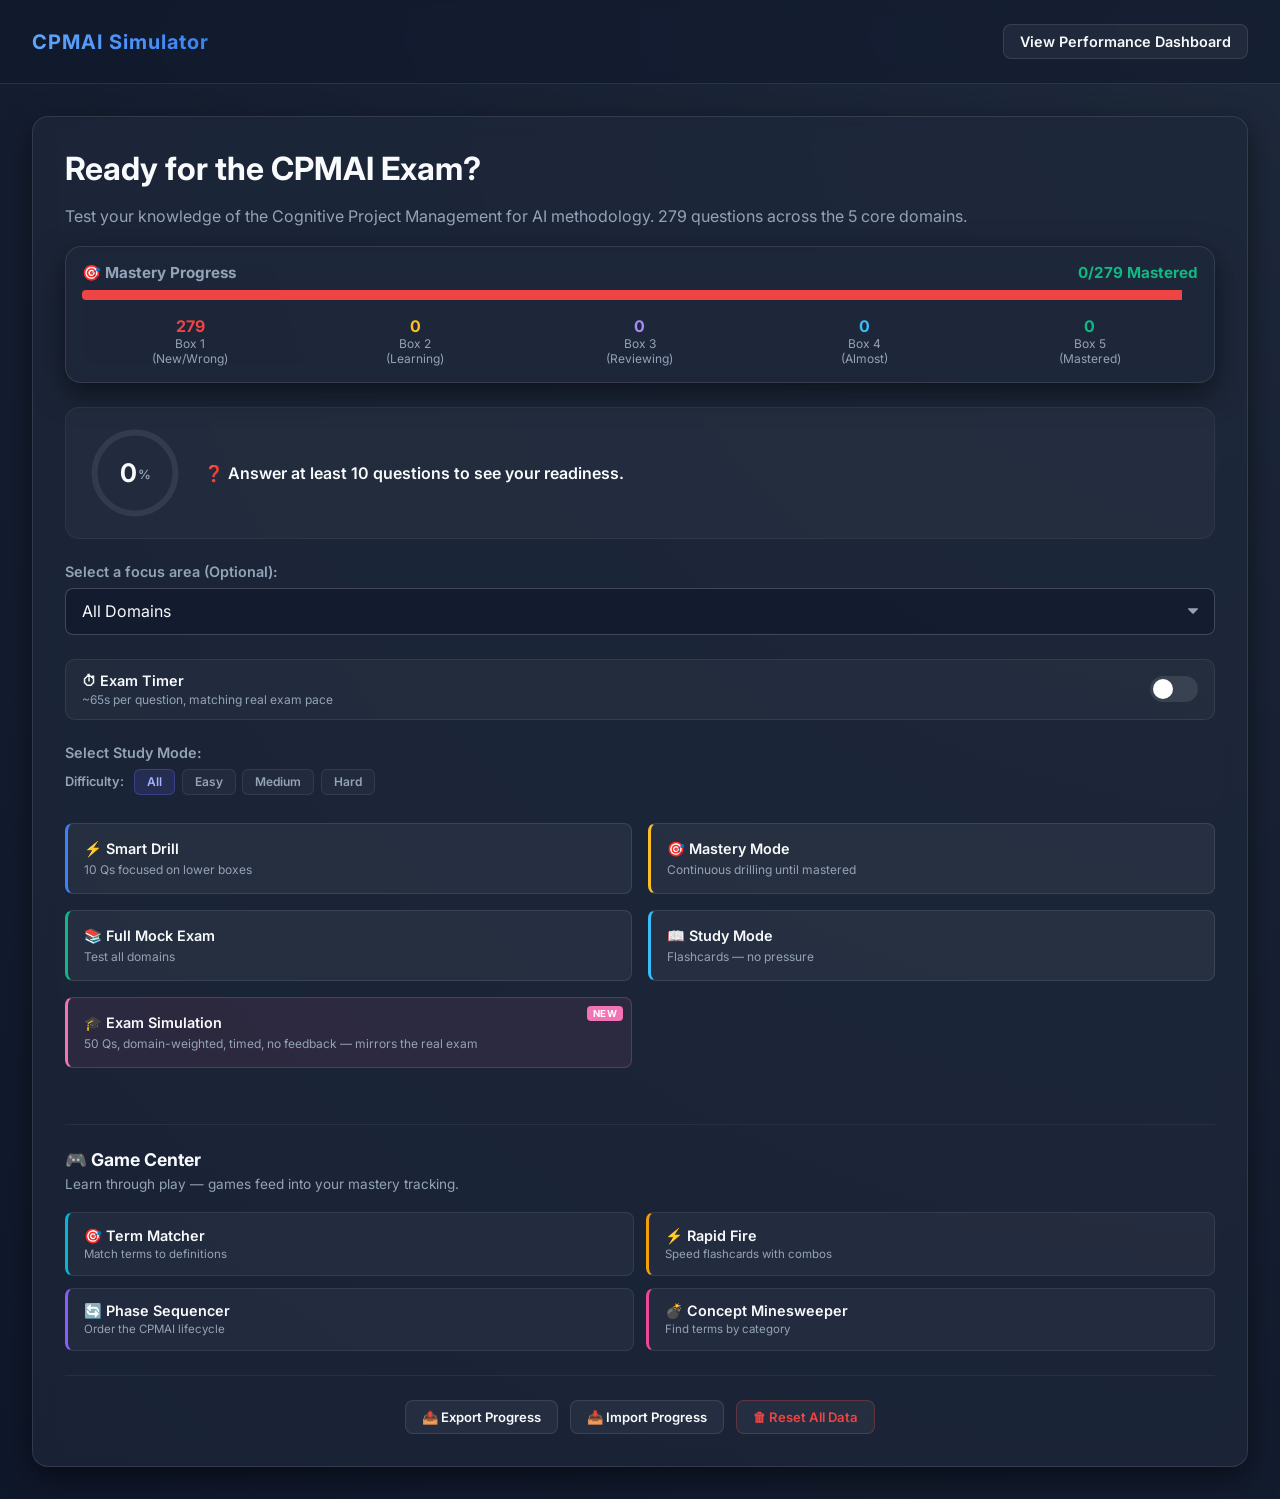
==== index.html @ dbc6d193 "Initial commit: CPMAI Exam Simulator for Streamlit Cloud deployment" ====
<!DOCTYPE html>
<html lang="en">
<head>
  <meta charset="UTF-8">
  <meta name="viewport" content="width=device-width, initial-scale=1.0">
  <title>PMI CPMAI Exam Simulator</title>
  <meta name="description" content="Comprehensive CPMAI certification exam simulator with adaptive study modes, spaced repetition, timed exams, and readiness tracking.">
  <link rel="stylesheet" href="style.css">
  <link rel="manifest" href="manifest.json">
  <meta name="theme-color" content="#6366f1">
  <meta name="apple-mobile-web-app-capable" content="yes">
  <meta name="apple-mobile-web-app-status-bar-style" content="black-translucent">
  <link rel="apple-touch-icon" href="icon-192.png">
  <link href="https://fonts.googleapis.com/css2?family=Inter:wght@300;400;600;700&display=swap" rel="stylesheet">
</head>
<body>
  <!-- Header / Navigation -->
  <header>
    <div class="logo">CPMAI Simulator</div>
    <div class="header-right">
      <span id="timer-display" class="timer-display hidden">⏱ 0:00</span>
      <button id="view-dashboard-btn" class="glass-btn">View Performance Dashboard</button>
    </div>
  </header>

  <main class="container">
    <!-- Start Screen -->
    <div id="start-screen" class="screen glass-panel active">
      <h1>Ready for the CPMAI Exam?</h1>
      <p>Test your knowledge of the Cognitive Project Management for AI methodology. <span id="question-count">0</span> questions across the 5 core domains.</p>
      
      <!-- Leitner Mastery Box Tracker -->
      <div id="mastery-dashboard" class="glass-panel" style="margin-top: 1rem; margin-bottom: 1.5rem; text-align: left; padding: 1rem;">
        <h3 style="margin-top: 0; font-size: 0.95rem; color: var(--text-muted); margin-bottom: 0.5rem; display: flex; justify-content: space-between;">
          <span>🎯 Mastery Progress</span>
          <span id="mastery-mastered-count" style="color: var(--correct-color); font-weight: bold;">0/0 Mastered</span>
        </h3>
        <div style="display: flex; gap: 0.25rem; height: 10px; border-radius: 4px; overflow: hidden; margin-bottom: 1rem; background: var(--border-color);">
          <div id="mastery-bar-1" style="background: var(--wrong-color); width: 0%; transition: width 0.3s;"></div>
          <div id="mastery-bar-2" style="background: #fbbf24; width: 0%; transition: width 0.3s;"></div>
          <div id="mastery-bar-3" style="background: #a78bfa; width: 0%; transition: width 0.3s;"></div>
          <div id="mastery-bar-4" style="background: #38bdf8; width: 0%; transition: width 0.3s;"></div>
          <div id="mastery-bar-5" style="background: var(--correct-color); width: 0%; transition: width 0.3s;"></div>
        </div>
        <div style="display: grid; grid-template-columns: repeat(5, 1fr); gap: 0.5rem; text-align: center; font-size: 0.75rem;">
          <div class="box-stat"><div style="color: var(--wrong-color); font-weight: bold; font-size: 1rem;" id="box-1-count">0</div><div style="color:var(--text-muted)">Box 1<br>(New/Wrong)</div></div>
          <div class="box-stat"><div style="color: #fbbf24; font-weight: bold; font-size: 1rem;" id="box-2-count">0</div><div style="color:var(--text-muted)">Box 2<br>(Learning)</div></div>
          <div class="box-stat"><div style="color: #a78bfa; font-weight: bold; font-size: 1rem;" id="box-3-count">0</div><div style="color:var(--text-muted)">Box 3<br>(Reviewing)</div></div>
          <div class="box-stat"><div style="color: #38bdf8; font-weight: bold; font-size: 1rem;" id="box-4-count">0</div><div style="color:var(--text-muted)">Box 4<br>(Almost)</div></div>
          <div class="box-stat"><div style="color: var(--correct-color); font-weight: bold; font-size: 1rem;" id="box-5-count">0</div><div style="color:var(--text-muted)">Box 5<br>(Mastered)</div></div>
        </div>
      </div>
      
      <!-- P1: Readiness Ring -->
      <div id="readiness-ring"></div>
      
      <div class="filter-container">
        <label for="domain-filter">Select a focus area (Optional):</label>
        <select id="domain-filter" class="glass-select">
          <option value="All">All Domains</option>
          <option value="Identify Business Needs and Solutions">Identify Business Needs and Solutions</option>
          <option value="Identify Data Needs">Identify Data Needs</option>
          <option value="Manage AI Model Development and Evaluation">Manage AI Model Development and Evaluation</option>
          <option value="Operationalize AI Solutions">Operationalize AI Solutions</option>
          <option value="Support Responsible and Trustworthy AI Efforts">Support Responsible and Trustworthy AI Efforts</option>
        </select>
      </div>
      
      <!-- P2: Timer Toggle -->
      <div class="timer-toggle-container">
        <label class="toggle-label" for="timer-toggle">
          <span>⏱ Exam Timer</span>
          <span class="toggle-hint">~65s per question, matching real exam pace</span>
        </label>
        <label class="toggle-switch">
          <input type="checkbox" id="timer-toggle">
          <span class="toggle-slider"></span>
        </label>
      </div>
      
      <div class="filter-container">
        <label for="study-mode">Select Study Mode:</label>
        <div class="difficulty-filter">
          <span class="diff-filter-label">Difficulty:</span>
          <button class="diff-tab diff-tab-active" data-diff="all">All</button>
          <button class="diff-tab" data-diff="easy">Easy</button>
          <button class="diff-tab" data-diff="medium">Medium</button>
          <button class="diff-tab" data-diff="hard">Hard</button>
        </div>
        <div class="mode-grid">
          <button id="mode-smart-drill" class="mode-btn" style="border-left: 3px solid var(--accent-primary);">⚡ Smart Drill<div class="mode-btn-hint">10 Qs focused on lower boxes</div></button>
          <button id="mode-mastery" class="mode-btn" style="border-left: 3px solid #fbbf24;">🎯 Mastery Mode<div class="mode-btn-hint">Continuous drilling until mastered</div></button>
          <button id="mode-full" class="mode-btn" style="border-left: 3px solid var(--correct-color);">📚 Full Mock Exam<div class="mode-btn-hint">Test all domains</div></button>
          <button id="mode-study" class="mode-btn" style="border-left: 3px solid #38bdf8;">📖 Study Mode<div class="mode-btn-hint">Flashcards — no pressure</div></button>
          <button id="mode-exam-sim" class="mode-btn mode-btn-featured" style="border-left: 3px solid #f472b6;">🎓 Exam Simulation<div class="mode-btn-hint">50 Qs, domain-weighted, timed, no feedback — mirrors the real exam</div></button>
        </div>
      </div>

      <!-- 🎮 Game Center -->
      <div class="game-center-section">
        <h3 class="game-center-title">🎮 Game Center</h3>
        <p style="color: var(--text-muted); font-size: 0.85rem; margin-bottom: 1rem;">Learn through play — games feed into your mastery tracking.</p>
        <div class="game-grid">
          <button id="game-term-matcher" class="game-btn" style="border-left: 3px solid #06b6d4;">
            🎯 Term Matcher
            <div class="game-btn-hint">Match terms to definitions</div>
          </button>
          <button id="game-rapid-fire" class="game-btn" style="border-left: 3px solid #f59e0b;">
            ⚡ Rapid Fire
            <div class="game-btn-hint">Speed flashcards with combos</div>
          </button>
          <button id="game-phase-seq" class="game-btn" style="border-left: 3px solid #8b5cf6;">
            🔄 Phase Sequencer
            <div class="game-btn-hint">Order the CPMAI lifecycle</div>
          </button>
          <button id="game-minesweeper" class="game-btn" style="border-left: 3px solid #ec4899;">
            💣 Concept Minesweeper
            <div class="game-btn-hint">Find terms by category</div>
          </button>
        </div>
        <div id="game-high-scores" class="game-high-scores"></div>
      </div>

      <!-- Data Management -->
      <div class="data-management">
        <button id="export-btn" class="glass-btn">📤 Export Progress</button>
        <button id="import-btn" class="glass-btn">📥 Import Progress</button>
        <button id="reset-btn" class="glass-btn" style="color: var(--wrong-color); border-color: rgba(239,68,68,0.3);">🗑 Reset All Data</button>
        <input type="file" id="import-file-input" accept=".json" style="display:none;">
      </div>
    </div>

    <!-- ═══ GAME: Term Matcher ═══ -->
    <div id="game-matcher-screen" class="screen glass-panel">
      <div class="game-header">
        <h2>🎯 Term Matcher</h2>
        <div class="game-header-right">
          <span id="matcher-timer" class="game-timer">⏱ 0:00</span>
          <span id="matcher-score" class="game-score-badge">0 pts</span>
        </div>
      </div>
      <p id="matcher-instruction" style="color:var(--text-muted); margin-bottom:1rem;">Click a term, then click its matching definition.</p>
      <div class="matcher-board">
        <div id="matcher-terms" class="matcher-col"></div>
        <div id="matcher-defs" class="matcher-col"></div>
      </div>
      <div id="matcher-result" class="game-result hidden"></div>
      <div class="game-footer">
        <button id="matcher-home-btn" class="glass-btn">← Back</button>
        <button id="matcher-restart-btn" class="primary-btn hidden">Play Again</button>
      </div>
    </div>

    <!-- ═══ GAME: Rapid Fire ═══ -->
    <div id="game-rapid-screen" class="screen glass-panel">
      <div class="game-header">
        <h2>⚡ Rapid Fire</h2>
        <div class="game-header-right">
          <span id="rapid-lives" class="game-lives">❤️❤️❤️</span>
          <span id="rapid-combo" class="game-combo">×1</span>
          <span id="rapid-score" class="game-score-badge">0 pts</span>
        </div>
      </div>
      <div id="rapid-progress" class="rapid-progress-bar">
        <div id="rapid-timer-bar" class="rapid-timer-fill"></div>
      </div>
      <div id="rapid-card" class="rapid-card">
        <span id="rapid-q-counter" class="rapid-q-counter">1/20</span>
        <h3 id="rapid-term" class="rapid-term">Term</h3>
        <div id="rapid-options" class="rapid-options"></div>
      </div>
      <div id="rapid-result" class="game-result hidden"></div>
      <div class="game-footer">
        <button id="rapid-home-btn" class="glass-btn">← Back</button>
        <button id="rapid-restart-btn" class="primary-btn hidden">Play Again</button>
      </div>
    </div>

    <!-- ═══ GAME: Phase Sequencer ═══ -->
    <div id="game-sequencer-screen" class="screen glass-panel">
      <div class="game-header">
        <h2>🔄 Phase Sequencer</h2>
        <div class="game-header-right">
          <span id="seq-level" class="game-score-badge">Level 1</span>
          <span id="seq-score" class="game-score-badge">0 pts</span>
        </div>
      </div>
      <p id="seq-instruction" style="color:var(--text-muted); margin-bottom:1rem;">Drag the CPMAI phases into the correct order (top to bottom).</p>
      <div id="seq-board" class="seq-board"></div>
      <div id="seq-feedback" class="seq-feedback hidden"></div>
      <div id="seq-result" class="game-result hidden"></div>
      <div class="game-footer">
        <button id="seq-home-btn" class="glass-btn">← Back</button>
        <button id="seq-check-btn" class="primary-btn">Check Order ✓</button>
        <button id="seq-next-btn" class="primary-btn hidden">Next Level →</button>
        <button id="seq-restart-btn" class="primary-btn hidden">Play Again</button>
      </div>
    </div>

    <!-- ═══ GAME: Concept Minesweeper ═══ -->
    <div id="game-mines-screen" class="screen glass-panel">
      <div class="game-header">
        <h2>💣 Concept Minesweeper</h2>
        <div class="game-header-right">
          <span id="mines-round" class="game-score-badge">Round 1/3</span>
          <span id="mines-score" class="game-score-badge">0 pts</span>
        </div>
      </div>
      <div id="mines-prompt" class="mines-prompt">Find all terms related to: <strong id="mines-category">Category</strong></div>
      <div id="mines-grid" class="mines-grid"></div>
      <div id="mines-feedback" class="mines-feedback hidden"></div>
      <div id="mines-result" class="game-result hidden"></div>
      <div class="game-footer">
        <button id="mines-home-btn" class="glass-btn">← Back</button>
        <button id="mines-submit-btn" class="primary-btn">Submit Picks ✓</button>
        <button id="mines-next-btn" class="primary-btn hidden">Next Round →</button>
        <button id="mines-restart-btn" class="primary-btn hidden">Play Again</button>
      </div>
    </div>

    <!-- Quiz Screen -->
    <div id="quiz-screen" class="screen">
      <div class="progress-container">
        <span id="question-tracker">Question 1 of 10</span>
        <div class="progress-bar-bg">
          <div id="progress-bar" class="progress-bar-fill"></div>
        </div>
      </div>
      
      <div class="domain-badge" id="domain-badge">Domain Name</div>
      
      <div class="quiz-layout-grid">
        <div class="question-container glass-panel">
          <h2 id="question-text">Question goes here...</h2>
          <div id="options-container" class="options-container">
            <!-- Options injected via JS -->
          </div>
          <div style="margin-top: 1.5rem; display: flex; justify-content: space-between; align-items: center;">
            <button id="quit-quiz-btn" class="glass-btn" style="color: var(--text-muted);">← Quit Quiz</button>
            <div id="confidence-buttons" class="confidence-buttons hidden">
              <span class="confidence-label">Confidence:</span>
              <button class="conf-btn conf-low" data-conf="low">😐 Low</button>
              <button class="conf-btn conf-med" data-conf="medium">🤔 Med</button>
              <button class="conf-btn conf-high" data-conf="high">💪 High</button>
            </div>
            <button id="flag-btn" class="glass-btn" style="color: #ffb86c; border-color: rgba(255, 184, 108, 0.3);">Flag / Skip Question 🚩</button>
          </div>
        </div>

        <!-- Feedback Modal / Panel -->
        <div id="feedback-panel" class="feedback-panel hidden glass-panel">
        <h3 id="feedback-title">Result</h3>
        <p id="feedback-explanation">Explanation goes here.</p>
        <div class="key-concept-box">
          <strong>Key Concept:</strong> <span id="key-concept-text">Key concept goes here.</span>
        </div>
        <p class="source-text">Source: <span id="source-text">Source</span></p>
        <button id="next-btn" class="primary-btn">Next Question &rarr;</button>
        </div>
      </div>
    </div>

    <!-- Flagged / Skipped Review Screen -->
    <div id="flagged-screen" class="screen glass-panel">
      <h1>Review Flagged Questions</h1>
      <p style="margin-bottom: 2rem;">You skipped the following questions. Select one to revisit it, or permanently submit your exam to view your dashboard.</p>
      
      <div id="flagged-grid" style="display: flex; flex-wrap: wrap; gap: 1rem;">
        <!-- Generated via JS -->
      </div>
      
      <div class="action-buttons" style="margin-top: 3rem; display: flex; justify-content: flex-end; gap: 1rem;">
        <button id="submit-exam-btn" class="primary-btn" style="background-color: var(--wrong-color);">Submit Exam &amp; View Scores</button>
      </div>
    </div>

    <!-- Dashboard / Result Screen -->
    <div id="dashboard-screen" class="screen glass-panel">
      <h1>Your Performance Dashboard</h1>
      <h2 id="final-score" class="score-highlight">0%</h2>
      
      <!-- Predicted Exam Score -->
      <div id="predicted-score-container" class="hidden">
        <div class="predicted-score-widget">
          <span class="predicted-label">Predicted Exam Score</span>
          <span id="predicted-score-value" class="predicted-value">—</span>
          <span id="predicted-score-verdict" class="predicted-verdict"></span>
        </div>
      </div>
      
      <!-- P1: Readiness Banner -->
      <div id="dashboard-readiness"></div>
      
      <!-- P2: Average Time Stat -->
      <p id="avg-time-stat" class="avg-time-stat hidden"></p>

      <!-- ═══ Progress Analytics Suite ═══ -->
      <div id="progress-analytics" class="analytics-suite">
        <h3 class="analytics-suite-title">📊 Progress Analytics</h3>

        <!-- Accuracy Trend (Enhanced) -->
        <div id="session-history-container" class="analytics-card hidden">
          <div class="analytics-card-header">
            <span class="analytics-card-title">📈 Accuracy Trend</span>
            <span id="trend-indicator" class="trend-indicator"></span>
          </div>
          <canvas id="session-history-chart" width="600" height="200"></canvas>
          <div class="chart-legend">
            <span class="legend-item"><span class="legend-dot" style="background:#818cf8;"></span>Session Score</span>
            <span class="legend-item"><span class="legend-line" style="background:#f472b6;"></span>3-Session Avg</span>
            <span class="legend-item"><span class="legend-dash" style="border-color:#fbbf24;"></span>Pass Line (65%)</span>
          </div>
        </div>

        <!-- Two-column row: Radar + Heatmap -->
        <div class="analytics-row">
          <!-- Domain Radar Chart -->
          <div id="domain-radar-container" class="analytics-card hidden">
            <div class="analytics-card-header">
              <span class="analytics-card-title">🕸️ Domain Strengths</span>
            </div>
            <canvas id="domain-radar-chart" width="320" height="320"></canvas>
          </div>

          <!-- Study Activity Heatmap -->
          <div id="activity-heatmap-container" class="analytics-card hidden">
            <div class="analytics-card-header">
              <span class="analytics-card-title">🔥 Study Activity</span>
              <span id="streak-badge" class="streak-badge"></span>
            </div>
            <div id="activity-heatmap" class="heatmap-grid"></div>
            <div class="heatmap-legend">
              <span style="color:var(--text-muted); font-size:0.7rem;">Less</span>
              <span class="heatmap-swatch" style="background:rgba(99,102,241,0.08);"></span>
              <span class="heatmap-swatch" style="background:rgba(99,102,241,0.25);"></span>
              <span class="heatmap-swatch" style="background:rgba(99,102,241,0.5);"></span>
              <span class="heatmap-swatch" style="background:rgba(99,102,241,0.75);"></span>
              <span class="heatmap-swatch" style="background:#818cf8;"></span>
              <span style="color:var(--text-muted); font-size:0.7rem;">More</span>
            </div>
          </div>
        </div>
      </div>
      
      <!-- Confidence Calibration -->
      <div id="calibration-container" class="hidden">
        <h3 style="font-size: 0.95rem; color: var(--text-muted); margin-bottom: 0.75rem;">Confidence Calibration</h3>
        <div id="calibration-stats" class="calibration-grid"></div>
      </div>

      <p>Here is your breakdown across the CPMAI domains:</p>
      
      <div id="domain-stats-container" class="domain-stats-grid">
        <!-- Stats injected via JS -->
      </div>
      
      <div id="review-carousel-container" class="hidden">
        <h3 id="review-question-text" style="font-size: 1.1rem; margin-bottom: 1rem; line-height: 1.5;">Question text</h3>
        <div id="review-feedback-panel" class="feedback-panel error" style="margin-top: 0; margin-bottom: 1.5rem;">
          <h3 id="review-feedback-title" style="color: var(--wrong-color); margin-bottom: 0.5rem;">Your Answer Was Incorrect</h3>
          <p id="review-feedback-explanation" style="font-size: 0.95rem;">Explanation goes here.</p>
          <div class="key-concept-box">
            <strong>Key Concept:</strong> <span id="review-key-concept-text">Key concept goes here.</span>
          </div>
        </div>
        <div style="display: flex; justify-content: space-between; align-items: center;">
          <span id="review-tracker" style="color: var(--text-muted); font-size: 0.9rem; font-weight: 600;">1 of 3 Incorrect</span>
          <button id="next-review-btn" class="primary-btn">Next Wrong Answer &rarr;</button>
        </div>
      </div>
      
      <div class="action-buttons" style="margin-top: 2rem; display: flex; justify-content: flex-end; gap: 1rem;">
        <button id="review-btn" class="glass-btn hidden">Review Incorrect Answers</button>
        <button id="restart-btn" class="primary-btn">Restart Quiz</button>
      </div>
    </div>

    <!-- Exam Simulation Review Screen -->
    <div id="exam-review-screen" class="screen glass-panel">
      <h1>🎓 Exam Results</h1>
      <h2 id="exam-review-score" class="score-highlight">0%</h2>
      <p id="exam-review-summary" style="text-align:center; margin-bottom:1.5rem;"></p>
      <div id="exam-review-list" class="exam-review-list"></div>
      <div class="action-buttons" style="margin-top: 2rem; display: flex; justify-content: flex-end; gap: 1rem;">
        <button id="exam-review-home-btn" class="primary-btn">Back to Menu</button>
      </div>
    </div>

    <!-- P4: Study / Flashcard Mode Screen -->
    <div id="study-screen" class="screen">
      <div class="study-header">
        <span id="study-tracker" class="study-tracker">Card 1 of 54</span>
        <button id="study-home-btn" class="glass-btn">← Back to Menu</button>
      </div>

      <div class="domain-badge" id="study-domain-badge">Domain Name</div>

      <div class="study-card glass-panel">
        <h2 id="study-question-text" class="study-question">Question goes here...</h2>
        
        <div id="study-options-display" class="study-options-display">
          <!-- Options shown with correct highlighted -->
        </div>

        <div class="study-answer-section">
          <p id="study-answer-text" class="study-answer"></p>
          <p id="study-explanation-text" class="study-explanation"></p>
          <div class="key-concept-box">
            <strong>Key Concept:</strong> <span id="study-key-concept">Key concept goes here.</span>
          </div>
          <p class="source-text">Source: <span id="study-source">PMI CPMAI</span></p>
        </div>
      </div>

      <div class="study-nav">
        <button id="study-prev-btn" class="glass-btn">← Previous</button>
        <button id="study-shuffle-btn" class="glass-btn">🔀 Shuffle</button>
        <button id="study-next-btn" class="primary-btn">Next Card →</button>
      </div>
    </div>
  </main>

  <!-- Toast notification -->
  <div id="toast" class="toast hidden"></div>

  <script src="questions_data.js"></script>
  <script src="app.js"></script>
  <script>
    if ('serviceWorker' in navigator) {
      navigator.serviceWorker.register('./sw.js').catch(() => {});
    }
  </script>
</body>
</html>
---- style.css ----
:root {
  --bg-color: #0f172a;
  --panel-bg: rgba(30, 41, 59, 0.7);
  --panel-border: rgba(255, 255, 255, 0.1);
  --text-main: #f8fafc;
  --text-muted: #94a3b8;
  --accent-primary: #3b82f6;
  --accent-hover: #2563eb;
  --correct-color: #10b981;
  --wrong-color: #ef4444;
  --domain-badge-bg: rgba(59, 130, 246, 0.2);
  --domain-badge-text: #60a5fa;
}

* {
  box-sizing: border-box;
  margin: 0;
  padding: 0;
}

body {
  font-family: 'Inter', sans-serif;
  background: radial-gradient(circle at top right, #1e293b, #0f172a);
  color: var(--text-main);
  min-height: 100vh;
  display: flex;
  flex-direction: column;
  overflow-x: hidden;
}

header {
  padding: 1.5rem 2rem;
  display: flex;
  justify-content: space-between;
  align-items: center;
  border-bottom: 1px solid var(--panel-border);
  background: rgba(15, 23, 42, 0.5);
  backdrop-filter: blur(10px);
  -webkit-backdrop-filter: blur(10px);
}

.header-right {
  display: flex;
  align-items: center;
  gap: 1rem;
}

.logo {
  font-size: 1.25rem;
  font-weight: 700;
  letter-spacing: 1px;
  background: linear-gradient(90deg, #60a5fa, #3b82f6);
  -webkit-background-clip: text;
  background-clip: text;
  -webkit-text-fill-color: transparent;
}

.container {
  flex: 1;
  display: flex;
  flex-direction: column;
  justify-content: flex-start;
  align-items: stretch;
  padding: 2rem;
  width: 100%;
  max-width: 1400px;
  margin: 0 auto;
}

.screen {
  display: none;
  width: 100%;
  animation: fadeIn 0.4s ease-out forwards;
}

.screen.active {
  display: block;
}

@keyframes fadeIn {
  from { opacity: 0; transform: translateY(10px); }
  to { opacity: 1; transform: translateY(0); }
}

/* ─── Glassmorphism Panels ────────────────────────────────────── */
.glass-panel {
  background: var(--panel-bg);
  border: 1px solid var(--panel-border);
  border-radius: 16px;
  padding: 2rem;
  box-shadow: 0 10px 30px rgba(0, 0, 0, 0.5);
  backdrop-filter: blur(12px);
  -webkit-backdrop-filter: blur(12px);
}

/* ─── Filter UI ───────────────────────────────────────────────── */
.filter-container {
  margin: 1.5rem 0;
  display: flex;
  flex-direction: column;
  gap: 0.5rem;
}

.filter-container label {
  color: var(--text-muted);
  font-size: 0.9rem;
  font-weight: 600;
}

.glass-select {
  background: rgba(15, 23, 42, 0.6);
  border: 1px solid rgba(255, 255, 255, 0.2);
  color: var(--text-main);
  padding: 0.8rem 1rem;
  border-radius: 8px;
  font-family: inherit;
  font-size: 1rem;
  outline: none;
  cursor: pointer;
  appearance: none;
  background-image: url("data:image/svg+xml;charset=US-ASCII,%3Csvg%20xmlns%3D%22http%3A%2F%2Fwww.w3.org%2F2000%2Fsvg%22%20width%3D%22292.4%22%20height%3D%22292.4%22%3E%3Cpath%20fill%3D%22%2394a3b8%22%20d%3D%22M287%2069.4a17.6%2017.6%200%200%200-13-5.4H18.4c-5%200-9.3%201.8-12.9%205.4A17.6%2017.6%200%200%200%200%2082.2c0%205%201.8%209.3%205.4%2012.9l128%20127.9c3.6%203.6%207.8%205.4%2012.8%205.4s9.2-1.8%2012.8-5.4L287%2095c3.5-3.5%205.4-7.8%205.4-12.8%200-5-1.9-9.2-5.5-12.8z%22%2F%3E%3C%2Fsvg%3E");
  background-repeat: no-repeat;
  background-position: right 1rem top 50%;
  background-size: 0.65rem auto;
}

.glass-select option {
  background: var(--bg-color);
  color: var(--text-main);
}

/* ─── Typography & Spacing ────────────────────────────────────── */
h1 {
  font-size: 2rem;
  margin-bottom: 1rem;
  font-weight: 700;
}

h2 {
  font-size: 1.3rem;
  margin-bottom: 1rem;
  font-weight: 600;
  line-height: 1.4;
}

p {
  color: var(--text-muted);
  line-height: 1.6;
  margin-bottom: 1rem;
}

/* ─── Buttons ─────────────────────────────────────────────────── */
button {
  cursor: pointer;
  font-family: inherit;
  font-weight: 600;
  transition: all 0.2s ease;
  border: none;
  outline: none;
}

.primary-btn {
  background: var(--accent-primary);
  color: white;
  padding: 0.75rem 1.5rem;
  border-radius: 8px;
  font-size: 1rem;
  box-shadow: 0 4px 14px rgba(59, 130, 246, 0.4);
}

.primary-btn:hover {
  background: var(--accent-hover);
  transform: translateY(-2px);
  box-shadow: 0 6px 20px rgba(59, 130, 246, 0.6);
}

.glass-btn {
  background: rgba(255, 255, 255, 0.05);
  border: 1px solid rgba(255, 255, 255, 0.1);
  color: var(--text-main);
  padding: 0.5rem 1rem;
  border-radius: 8px;
  font-size: 0.9rem;
}

.glass-btn:hover {
  background: rgba(255, 255, 255, 0.1);
}

/* ─── Mode Grid (Start Screen) ────────────────────────────────── */
.mode-grid {
  display: grid;
  grid-template-columns: 1fr 1fr;
  gap: 1rem;
  margin-top: 0.5rem;
  margin-bottom: 2rem;
}

.mode-btn {
  background: rgba(255, 255, 255, 0.05);
  border: 1px solid rgba(255, 255, 255, 0.1);
  color: var(--text-main);
  padding: 1rem;
  border-radius: 8px;
  font-size: 0.9rem;
  text-align: left;
  transition: all 0.2s ease;
}

.mode-btn:hover {
  background: rgba(255, 255, 255, 0.1);
  transform: translateY(-2px);
  box-shadow: 0 4px 12px rgba(0,0,0,0.3);
}

.mode-btn-hint {
  font-size: 0.75rem;
  color: var(--text-muted);
  font-weight: normal;
  margin-top: 0.25rem;
}

/* ─── P2: Timer Toggle ───────────────────────────────────────── */
.timer-toggle-container {
  display: flex;
  justify-content: space-between;
  align-items: center;
  background: rgba(255, 255, 255, 0.03);
  border: 1px solid rgba(255, 255, 255, 0.08);
  border-radius: 10px;
  padding: 0.75rem 1rem;
  margin: 1rem 0;
}

.toggle-label {
  display: flex;
  flex-direction: column;
  gap: 0.15rem;
  font-weight: 600;
  font-size: 0.9rem;
}

.toggle-hint {
  font-size: 0.75rem;
  color: var(--text-muted);
  font-weight: 400;
}

.toggle-switch {
  position: relative;
  display: inline-block;
  width: 48px;
  height: 26px;
  flex-shrink: 0;
}

.toggle-switch input {
  opacity: 0;
  width: 0;
  height: 0;
}

.toggle-slider {
  position: absolute;
  cursor: pointer;
  inset: 0;
  background: rgba(255,255,255,0.1);
  border-radius: 26px;
  transition: 0.3s;
}

.toggle-slider::before {
  content: "";
  position: absolute;
  height: 20px;
  width: 20px;
  left: 3px;
  bottom: 3px;
  background: white;
  border-radius: 50%;
  transition: 0.3s;
}

input:checked + .toggle-slider {
  background: var(--accent-primary);
}

input:checked + .toggle-slider::before {
  transform: translateX(22px);
}

/* ─── P2: Timer Display ──────────────────────────────────────── */
.timer-display {
  font-size: 0.95rem;
  font-weight: 700;
  color: var(--text-main);
  background: rgba(255,255,255,0.08);
  padding: 0.35rem 0.75rem;
  border-radius: 6px;
  font-variant-numeric: tabular-nums;
  letter-spacing: 0.5px;
  transition: all 0.3s ease;
}

.timer-display.timer-warning {
  color: #fbbf24;
  background: rgba(251, 191, 36, 0.15);
  border: 1px solid rgba(251, 191, 36, 0.3);
}

.timer-display.timer-critical {
  color: var(--wrong-color);
  background: rgba(239, 68, 68, 0.15);
  border: 1px solid rgba(239, 68, 68, 0.3);
  animation: timerPulse 1s ease-in-out infinite;
}

@keyframes timerPulse {
  0%, 100% { opacity: 1; }
  50% { opacity: 0.5; }
}

/* ─── P1: Readiness Widget ────────────────────────────────────── */
.readiness-widget {
  display: flex;
  align-items: center;
  gap: 1.5rem;
  background: rgba(255, 255, 255, 0.03);
  border: 1px solid rgba(255, 255, 255, 0.08);
  border-radius: 14px;
  padding: 1.25rem 1.5rem;
  margin: 1.5rem 0;
  transition: border-color 0.3s ease;
}

.readiness-widget.ready { border-color: rgba(16, 185, 129, 0.3); }
.readiness-widget.almost { border-color: rgba(251, 191, 36, 0.3); }
.readiness-widget.studying { border-color: rgba(239, 68, 68, 0.3); }
.readiness-widget.insufficient { border-color: rgba(255,255,255,0.05); }

.readiness-ring-svg {
  position: relative;
  width: 90px;
  height: 90px;
  flex-shrink: 0;
}

.readiness-ring-svg svg {
  width: 100%;
  height: 100%;
}

.readiness-ring-label {
  position: absolute;
  inset: 0;
  display: flex;
  align-items: center;
  justify-content: center;
  gap: 1px;
}

.readiness-score-number {
  font-size: 1.6rem;
  font-weight: 700;
  color: var(--text-main);
}

.readiness-score-pct {
  font-size: 0.8rem;
  font-weight: 600;
  color: var(--text-muted);
  margin-top: 0.3rem;
}

.readiness-info {
  display: flex;
  flex-direction: column;
  gap: 0.35rem;
}

.readiness-status-text {
  font-size: 1rem;
  font-weight: 600;
  color: var(--text-main);
}

.readiness-detail {
  font-size: 0.8rem;
  color: var(--text-muted);
}

/* ─── P1: Dashboard Readiness Banner ──────────────────────────── */
.readiness-dashboard-banner {
  border-radius: 12px;
  padding: 1.25rem;
  margin-bottom: 1.5rem;
  background: rgba(255,255,255,0.03);
  border: 1px solid rgba(255,255,255,0.08);
}

.readiness-dashboard-banner.ready {
  border-color: rgba(16, 185, 129, 0.3);
  background: rgba(16, 185, 129, 0.05);
}

.readiness-dashboard-banner.almost {
  border-color: rgba(251, 191, 36, 0.3);
  background: rgba(251, 191, 36, 0.05);
}

.readiness-dashboard-banner.studying {
  border-color: rgba(239, 68, 68, 0.3);
  background: rgba(239, 68, 68, 0.05);
}

.readiness-banner-header {
  display: flex;
  justify-content: space-between;
  align-items: center;
  flex-wrap: wrap;
  gap: 0.5rem;
  margin-bottom: 0.75rem;
}

.readiness-banner-score {
  font-size: 1.1rem;
  font-weight: 700;
}

.readiness-banner-message {
  font-size: 0.9rem;
  color: var(--text-muted);
  font-weight: 500;
}

.readiness-domain-flags {
  display: grid;
  grid-template-columns: 1fr;
  gap: 0.4rem;
}

.readiness-domain-flag {
  display: flex;
  align-items: center;
  gap: 0.5rem;
  font-size: 0.82rem;
  padding: 0.35rem 0;
}

.flag-domain-name {
  font-weight: 600;
  min-width: 180px;
}

.flag-score {
  color: var(--text-muted);
}

/* ─── P2: Avg Time Stat ───────────────────────────────────────── */
.avg-time-stat {
  text-align: center;
  font-size: 0.9rem;
  color: var(--text-muted);
  font-weight: 600;
  margin-bottom: 1rem;
  padding: 0.5rem;
  background: rgba(255,255,255,0.03);
  border-radius: 8px;
}

/* ─── Quiz Specific ───────────────────────────────────────────── */
.progress-container {
  display: flex;
  align-items: center;
  justify-content: space-between;
  margin-bottom: 1rem;
}

#question-tracker {
  font-size: 0.9rem;
  color: var(--text-muted);
  font-weight: 600;
}

.progress-bar-bg {
  flex: 1;
  height: 6px;
  background: rgba(255, 255, 255, 0.1);
  border-radius: 3px;
  margin-left: 1rem;
  overflow: hidden;
}

.progress-bar-fill {
  height: 100%;
  width: 0%;
  background: var(--accent-primary);
  border-radius: 3px;
  transition: width 0.3s ease;
}

.domain-badge {
  display: inline-block;
  background: var(--domain-badge-bg);
  color: var(--domain-badge-text);
  padding: 0.25rem 0.75rem;
  border-radius: 20px;
  font-size: 0.8rem;
  font-weight: 700;
  margin-bottom: 1.5rem;
  text-transform: uppercase;
  letter-spacing: 0.5px;
}

.options-container {
  display: flex;
  flex-direction: column;
  gap: 0.6rem;
}

.option-btn {
  background: rgba(255, 255, 255, 0.03);
  border: 1px solid rgba(255, 255, 255, 0.1);
  padding: 0.8rem 1rem;
  border-radius: 10px;
  color: var(--text-main);
  text-align: left;
  font-size: 1rem;
  position: relative;
  overflow: hidden;
}

.option-btn:hover:not(:disabled) {
  background: rgba(255, 255, 255, 0.08);
  border-color: rgba(255, 255, 255, 0.2);
  transform: translateX(4px);
}

.option-btn:disabled {
  cursor: default;
  opacity: 0.6;
}

.option-btn.correct {
  background: rgba(16, 185, 129, 0.1);
  border-color: var(--correct-color);
  color: white;
}

.option-btn.wrong {
  background: rgba(239, 68, 68, 0.1);
  border-color: var(--wrong-color);
  color: white;
}

/* ─── Quiz Layout Grid ────────────────────────────────────────── */
.quiz-layout-grid {
  display: flex;
  flex-direction: column;
  gap: 1.5rem;
}

@media (min-width: 900px) {
  .quiz-layout-grid {
    flex-direction: row;
    align-items: stretch;
  }
  
  .question-container {
    flex: 1;
  }
  
  .feedback-panel {
    flex: 1;
    margin-top: 0 !important;
  }
}

/* ─── Feedback Panel ──────────────────────────────────────────── */
.feedback-panel {
  margin-top: 1.5rem;
  border-left: 4px solid var(--accent-primary);
  display: flex;
  flex-direction: column;
  justify-content: center;
}

.feedback-panel.success {
  border-left-color: var(--correct-color);
}

.feedback-panel.error {
  border-left-color: var(--wrong-color);
}

#feedback-title {
  margin-bottom: 0.5rem;
  font-size: 1.2rem;
}

.key-concept-box {
  background: rgba(255, 255, 255, 0.05);
  padding: 1rem;
  border-radius: 8px;
  margin: 1rem 0;
  border: 1px dashed rgba(255, 255, 255, 0.2);
  font-size: 0.95rem;
}

.key-concept-box strong {
  color: #fbbf24;
}

.source-text {
  font-size: 0.8rem;
  font-style: italic;
  margin-bottom: 1rem;
}

.hidden {
  display: none !important;
}

/* ─── Dashboard ───────────────────────────────────────────────── */
.score-highlight {
  font-size: 3.5rem;
  color: var(--accent-primary);
  margin-bottom: 1rem;
  text-align: center;
}

.domain-stats-grid {
  display: grid;
  grid-template-columns: 1fr;
  gap: 1rem;
  margin-bottom: 2rem;
}

.domain-stat-card {
  background: rgba(0, 0, 0, 0.2);
  border: 1px solid rgba(255, 255, 255, 0.05);
  padding: 1rem;
  border-radius: 8px;
  display: flex;
  justify-content: space-between;
  align-items: center;
}

.domain-name {
  font-weight: 600;
  font-size: 0.9rem;
  color: var(--text-main);
}

.domain-score {
  font-weight: 700;
  color: #fbbf24;
}

.domain-score.high { color: var(--correct-color); }
.domain-score.low { color: var(--wrong-color); }

@media (min-width: 600px) {
  .domain-stats-grid {
    grid-template-columns: 1fr 1fr;
  }
}

/* ─── P4: Study / Flashcard Mode ──────────────────────────────── */
.study-header {
  display: flex;
  justify-content: space-between;
  align-items: center;
  margin-bottom: 1rem;
}

.study-tracker {
  font-size: 0.9rem;
  color: var(--text-muted);
  font-weight: 600;
}

.study-card {
  animation: fadeIn 0.35s ease-out;
}

.study-question {
  font-size: 1.2rem;
  line-height: 1.5;
  margin-bottom: 1.5rem;
  padding-bottom: 1.25rem;
  border-bottom: 1px solid rgba(255,255,255,0.1);
}

.study-options-display {
  display: flex;
  flex-direction: column;
  gap: 0.5rem;
  margin-bottom: 1.5rem;
}

.study-option {
  padding: 0.6rem 0.8rem;
  border-radius: 8px;
  font-size: 0.92rem;
  background: rgba(255,255,255,0.02);
  border: 1px solid rgba(255,255,255,0.06);
  color: var(--text-muted);
  transition: all 0.2s ease;
}

.study-option-correct {
  background: rgba(16, 185, 129, 0.1);
  border-color: rgba(16, 185, 129, 0.3);
  color: var(--correct-color);
  font-weight: 600;
}

.study-answer-section {
  background: rgba(16, 185, 129, 0.04);
  border: 1px solid rgba(16, 185, 129, 0.15);
  border-radius: 12px;
  padding: 1.25rem;
  margin-top: 0.5rem;
}

.study-answer {
  color: var(--correct-color);
  font-weight: 600;
  margin-bottom: 0.75rem;
}

.study-explanation {
  color: var(--text-muted);
  font-size: 0.95rem;
  line-height: 1.6;
}

.study-nav {
  display: flex;
  justify-content: space-between;
  align-items: center;
  margin-top: 1.25rem;
  gap: 0.75rem;
}

.study-nav button:disabled {
  opacity: 0.3;
  cursor: not-allowed;
}

/* ─── Mobile Polish ───────────────────────────────────────────── */
@media (max-width: 600px) {
  .container {
    padding: 1rem;
    margin-top: 1rem;
  }
  
  .glass-panel {
    padding: 1.5rem;
  }
  
  h1 {
    font-size: 1.6rem;
  }
  
  .score-highlight {
    font-size: 2.8rem;
  }
  
  .option-btn {
    padding: 1rem;
    font-size: 0.95rem;
  }
  
  .action-buttons {
    flex-direction: column;
    width: 100%;
  }
  
  .action-buttons > button {
    width: 100%;
    margin-bottom: 0.5rem;
  }
  
  header {
    flex-direction: column;
    align-items: flex-start;
    padding: 1rem;
    gap: 1rem;
  }

  .header-right {
    width: 100%;
    justify-content: space-between;
  }
  
  .mode-grid {
    grid-template-columns: 1fr;
  }
  
  .readiness-widget {
    flex-direction: column;
    text-align: center;
  }
  
  .readiness-info {
    align-items: center;
  }

  .readiness-banner-header {
    flex-direction: column;
    align-items: flex-start;
  }

  .flag-domain-name {
    min-width: unset;
  }

  .study-nav {
    flex-wrap: wrap;
  }

  .study-nav button {
    flex: 1;
    min-width: 100px;
  }
}

/* ─── Data Management Row ─────────────────────────────────────── */
.data-management {
  display: flex;
  justify-content: center;
  gap: 0.75rem;
  margin-top: 1.5rem;
  padding-top: 1.5rem;
  border-top: 1px solid rgba(255, 255, 255, 0.06);
  flex-wrap: wrap;
}

.data-management .glass-btn {
  font-size: 0.82rem;
  padding: 0.5rem 1rem;
}

/* ─── Toast Notification ──────────────────────────────────────── */
.toast {
  position: fixed;
  bottom: 2rem;
  left: 50%;
  transform: translateX(-50%) translateY(20px);
  background: rgba(30, 41, 59, 0.95);
  border: 1px solid rgba(255, 255, 255, 0.15);
  color: var(--text-main);
  padding: 0.75rem 1.5rem;
  border-radius: 10px;
  font-size: 0.95rem;
  font-weight: 600;
  backdrop-filter: blur(12px);
  -webkit-backdrop-filter: blur(12px);
  box-shadow: 0 8px 32px rgba(0, 0, 0, 0.4);
  z-index: 1000;
  opacity: 0;
  transition: opacity 0.3s ease, transform 0.3s ease;
  pointer-events: none;
}

.toast.toast-visible {
  opacity: 1;
  transform: translateX(-50%) translateY(0);
}

.toast.toast-success {
  border-color: rgba(16, 185, 129, 0.4);
}

.toast.toast-error {
  border-color: rgba(239, 68, 68, 0.4);
}

.toast.toast-warning {
  border-color: rgba(251, 191, 36, 0.4);
}

/* ─── Exam Simulation Featured Button ─────────────────────────── */
.mode-btn-featured {
  background: rgba(244, 114, 182, 0.08);
  border: 1px solid rgba(244, 114, 182, 0.25);
  position: relative;
  overflow: hidden;
}

.mode-btn-featured::after {
  content: "NEW";
  position: absolute;
  top: 8px;
  right: 8px;
  font-size: 0.6rem;
  font-weight: 700;
  background: #f472b6;
  color: white;
  padding: 2px 6px;
  border-radius: 4px;
  letter-spacing: 0.5px;
}

.mode-btn-featured:hover {
  background: rgba(244, 114, 182, 0.15);
  border-color: rgba(244, 114, 182, 0.4);
}

/* ─── Confidence Buttons ──────────────────────────────────────── */
.confidence-buttons {
  display: flex;
  align-items: center;
  gap: 0.4rem;
}

.confidence-label {
  font-size: 0.75rem;
  color: var(--text-muted);
  font-weight: 600;
  margin-right: 0.25rem;
}

.conf-btn {
  padding: 0.3rem 0.6rem;
  border-radius: 6px;
  font-size: 0.75rem;
  font-weight: 600;
  background: rgba(255,255,255,0.05);
  border: 1px solid rgba(255,255,255,0.1);
  color: var(--text-muted);
  cursor: pointer;
  transition: all 0.15s ease;
}

.conf-btn:hover {
  background: rgba(255,255,255,0.1);
}

.conf-btn.conf-selected {
  color: white;
}

.conf-btn.conf-low.conf-selected {
  background: rgba(239, 68, 68, 0.2);
  border-color: rgba(239, 68, 68, 0.4);
  color: #fca5a5;
}

.conf-btn.conf-med.conf-selected {
  background: rgba(251, 191, 36, 0.2);
  border-color: rgba(251, 191, 36, 0.4);
  color: #fde68a;
}

.conf-btn.conf-high.conf-selected {
  background: rgba(16, 185, 129, 0.2);
  border-color: rgba(16, 185, 129, 0.4);
  color: #6ee7b7;
}

/* ─── Progress Analytics Suite ─────────────────────────────────── */
.analytics-suite {
  margin-bottom: 1.5rem;
}

.analytics-suite-title {
  font-size: 1.1rem;
  font-weight: 700;
  color: var(--text-main);
  margin-bottom: 1rem;
  padding-bottom: 0.5rem;
  border-bottom: 1px solid rgba(255,255,255,0.06);
}

.analytics-card {
  background: rgba(255,255,255,0.03);
  border: 1px solid rgba(255,255,255,0.08);
  border-radius: 12px;
  padding: 1.25rem;
  margin-bottom: 1rem;
  transition: border-color 0.3s ease;
}

.analytics-card:hover {
  border-color: rgba(255,255,255,0.15);
}

.analytics-card-header {
  display: flex;
  justify-content: space-between;
  align-items: center;
  margin-bottom: 0.75rem;
}

.analytics-card-title {
  font-size: 0.95rem;
  font-weight: 600;
  color: var(--text-muted);
}

.analytics-row {
  display: grid;
  grid-template-columns: 1fr 1fr;
  gap: 1rem;
}

@media (max-width: 768px) {
  .analytics-row {
    grid-template-columns: 1fr;
  }
}

/* Trend Indicator Badge */
.trend-indicator {
  font-size: 0.8rem;
  font-weight: 700;
  padding: 0.2rem 0.6rem;
  border-radius: 6px;
  letter-spacing: 0.3px;
}

.trend-indicator.trend-up {
  background: rgba(16, 185, 129, 0.12);
  color: #6ee7b7;
  border: 1px solid rgba(16, 185, 129, 0.25);
}

.trend-indicator.trend-down {
  background: rgba(239, 68, 68, 0.12);
  color: #fca5a5;
  border: 1px solid rgba(239, 68, 68, 0.25);
}

.trend-indicator.trend-flat {
  background: rgba(251, 191, 36, 0.12);
  color: #fde68a;
  border: 1px solid rgba(251, 191, 36, 0.25);
}

/* Session History Chart */
#session-history-chart {
  width: 100%;
  height: 200px;
}

/* Chart Legend */
.chart-legend {
  display: flex;
  justify-content: center;
  gap: 1.25rem;
  margin-top: 0.75rem;
  flex-wrap: wrap;
}

.legend-item {
  display: flex;
  align-items: center;
  gap: 0.35rem;
  font-size: 0.72rem;
  color: var(--text-muted);
  font-weight: 500;
}

.legend-dot {
  width: 8px;
  height: 8px;
  border-radius: 50%;
  display: inline-block;
}

.legend-line {
  width: 16px;
  height: 2px;
  display: inline-block;
  border-radius: 1px;
}

.legend-dash {
  width: 16px;
  height: 0;
  display: inline-block;
  border-top: 2px dashed;
}

/* Domain Radar Chart */
#domain-radar-chart {
  width: 100%;
  height: 280px;
}

/* Activity Heatmap */
.heatmap-grid {
  display: grid;
  grid-template-columns: repeat(13, 1fr);
  gap: 3px;
  margin-bottom: 0.5rem;
}

.heatmap-cell {
  aspect-ratio: 1;
  border-radius: 3px;
  background: rgba(255,255,255,0.04);
  transition: transform 0.15s ease, box-shadow 0.15s ease;
  position: relative;
  cursor: default;
  min-width: 0;
}

.heatmap-cell:hover {
  transform: scale(1.3);
  box-shadow: 0 0 8px rgba(99,102,241,0.3);
  z-index: 2;
}

.heatmap-cell[data-tooltip]:hover::after {
  content: attr(data-tooltip);
  position: absolute;
  bottom: 120%;
  left: 50%;
  transform: translateX(-50%);
  background: rgba(15,23,42,0.95);
  border: 1px solid rgba(255,255,255,0.15);
  color: var(--text-main);
  padding: 0.3rem 0.5rem;
  border-radius: 4px;
  font-size: 0.65rem;
  white-space: nowrap;
  pointer-events: none;
  z-index: 10;
}

.heatmap-legend {
  display: flex;
  justify-content: flex-end;
  align-items: center;
  gap: 3px;
  margin-top: 0.35rem;
}

.heatmap-swatch {
  width: 12px;
  height: 12px;
  border-radius: 2px;
  display: inline-block;
}

.heatmap-row-label {
  font-size: 0.6rem;
  color: var(--text-muted);
  text-align: right;
  display: flex;
  align-items: center;
  justify-content: flex-end;
}

/* Streak Badge */
.streak-badge {
  font-size: 0.75rem;
  font-weight: 700;
  padding: 0.2rem 0.6rem;
  border-radius: 6px;
  background: rgba(251, 191, 36, 0.12);
  color: #fde68a;
  border: 1px solid rgba(251, 191, 36, 0.25);
}

/* ─── Calibration Grid ────────────────────────────────────────── */
#calibration-container {
  background: rgba(255,255,255,0.03);
  border: 1px solid rgba(255,255,255,0.08);
  border-radius: 12px;
  padding: 1rem 1.25rem;
  margin-bottom: 1.5rem;
}

.calibration-grid {
  display: grid;
  grid-template-columns: 1fr 1fr 1fr;
  gap: 0.75rem;
}

.calibration-card {
  background: rgba(0,0,0,0.2);
  border: 1px solid rgba(255,255,255,0.05);
  border-radius: 8px;
  padding: 0.8rem;
  text-align: center;
}

.calibration-card .cal-title {
  font-size: 0.8rem;
  font-weight: 600;
  margin-bottom: 0.4rem;
}

.calibration-card .cal-value {
  font-size: 1.4rem;
  font-weight: 700;
}

.calibration-card .cal-detail {
  font-size: 0.7rem;
  color: var(--text-muted);
  margin-top: 0.25rem;
}

/* ─── Exam Review Screen ──────────────────────────────────────── */
.exam-review-list {
  display: flex;
  flex-direction: column;
  gap: 1rem;
  max-height: 60vh;
  overflow-y: auto;
  padding-right: 0.5rem;
}

.exam-review-item {
  background: rgba(0,0,0,0.2);
  border: 1px solid rgba(255,255,255,0.05);
  border-radius: 10px;
  padding: 1rem;
  transition: border-color 0.2s ease;
}

.exam-review-item.review-correct {
  border-left: 3px solid var(--correct-color);
}

.exam-review-item.review-wrong {
  border-left: 3px solid var(--wrong-color);
}

.exam-review-item.review-skipped {
  border-left: 3px solid rgba(255,255,255,0.2);
}

.review-item-header {
  display: flex;
  justify-content: space-between;
  align-items: flex-start;
  margin-bottom: 0.5rem;
  gap: 0.5rem;
}

.review-item-q {
  font-weight: 600;
  font-size: 0.92rem;
  line-height: 1.4;
  flex: 1;
}

.review-item-badge {
  font-size: 0.7rem;
  font-weight: 700;
  padding: 2px 8px;
  border-radius: 4px;
  white-space: nowrap;
  flex-shrink: 0;
}

.review-item-badge.badge-correct {
  background: rgba(16,185,129,0.15);
  color: var(--correct-color);
}

.review-item-badge.badge-wrong {
  background: rgba(239,68,68,0.15);
  color: var(--wrong-color);
}

.review-item-badge.badge-skipped {
  background: rgba(255,255,255,0.08);
  color: var(--text-muted);
}

.review-item-details {
  font-size: 0.85rem;
  color: var(--text-muted);
  line-height: 1.5;
}

.review-item-details summary {
  cursor: pointer;
  color: var(--accent-primary);
  font-weight: 600;
  font-size: 0.82rem;
}

/* ─── Exam Sim - No Feedback Quiz Override ─────────────────────── */
.exam-sim-mode .feedback-panel {
  display: none !important;
}

.exam-sim-indicator {
  display: inline-block;
  background: rgba(244, 114, 182, 0.15);
  color: #f472b6;
  border: 1px solid rgba(244, 114, 182, 0.3);
  padding: 0.2rem 0.6rem;
  border-radius: 6px;
  font-size: 0.75rem;
  font-weight: 700;
  letter-spacing: 0.5px;
  margin-left: 0.75rem;
}

@media (max-width: 600px) {
  .confidence-buttons {
    display: none;
  }
  
  .calibration-grid {
    grid-template-columns: 1fr;
  }

  .difficulty-filter {
    flex-wrap: wrap;
  }
}

/* ─── Difficulty Filter ───────────────────────────────────────── */
.difficulty-filter {
  display: flex;
  align-items: center;
  gap: 0.4rem;
  margin-bottom: 0.75rem;
}

.diff-filter-label {
  font-size: 0.8rem;
  color: var(--text-muted);
  font-weight: 600;
  margin-right: 0.25rem;
}

.diff-tab {
  padding: 0.3rem 0.75rem;
  border-radius: 6px;
  font-size: 0.75rem;
  font-weight: 600;
  background: rgba(255,255,255,0.03);
  border: 1px solid rgba(255,255,255,0.08);
  color: var(--text-muted);
  cursor: pointer;
  transition: all 0.15s ease;
}

.diff-tab:hover {
  background: rgba(255,255,255,0.08);
  color: var(--text-primary);
}

.diff-tab-active {
  background: rgba(99, 102, 241, 0.15);
  border-color: rgba(99, 102, 241, 0.35);
  color: #a5b4fc;
}

.diff-tab[data-diff="easy"].diff-tab-active {
  background: rgba(16, 185, 129, 0.12);
  border-color: rgba(16, 185, 129, 0.3);
  color: #6ee7b7;
}

.diff-tab[data-diff="medium"].diff-tab-active {
  background: rgba(251, 191, 36, 0.12);
  border-color: rgba(251, 191, 36, 0.3);
  color: #fde68a;
}

.diff-tab[data-diff="hard"].diff-tab-active {
  background: rgba(239, 68, 68, 0.12);
  border-color: rgba(239, 68, 68, 0.3);
  color: #fca5a5;
}

/* ─── Difficulty Badge (in quiz) ──────────────────────────────── */
.difficulty-badge {
  display: inline-block;
  padding: 0.15rem 0.5rem;
  border-radius: 4px;
  font-size: 0.65rem;
  font-weight: 700;
  letter-spacing: 0.5px;
  text-transform: uppercase;
  margin-left: 0.5rem;
  vertical-align: middle;
}

.difficulty-badge.diff-easy {
  background: rgba(16, 185, 129, 0.12);
  color: #6ee7b7;
  border: 1px solid rgba(16, 185, 129, 0.25);
}

.difficulty-badge.diff-medium {
  background: rgba(251, 191, 36, 0.12);
  color: #fde68a;
  border: 1px solid rgba(251, 191, 36, 0.25);
}

.difficulty-badge.diff-hard {
  background: rgba(239, 68, 68, 0.12);
  color: #fca5a5;
  border: 1px solid rgba(239, 68, 68, 0.25);
}

/* ─── Predicted Score Widget ──────────────────────────────────── */
.predicted-score-widget {
  display: flex;
  align-items: center;
  justify-content: center;
  gap: 0.75rem;
  background: rgba(255,255,255,0.03);
  border: 1px solid rgba(255,255,255,0.08);
  border-radius: 10px;
  padding: 0.6rem 1.25rem;
  margin: 0.75rem auto 1rem;
  max-width: 400px;
}

.predicted-label {
  font-size: 0.8rem;
  color: var(--text-muted);
  font-weight: 600;
}

.predicted-value {
  font-size: 1.3rem;
  font-weight: 700;
}

.predicted-verdict {
  font-size: 0.75rem;
  font-weight: 600;
}

/* ═══════════════════════════════════════════════════════════════════════════
   GAME CENTER
   ═══════════════════════════════════════════════════════════════════════════ */

.game-center-section {
  margin-top: 1.5rem;
  padding-top: 1.5rem;
  border-top: 1px solid rgba(255,255,255,0.06);
}

.game-center-title {
  font-size: 1.1rem;
  font-weight: 700;
  margin-bottom: 0.25rem;
}

.game-grid {
  display: grid;
  grid-template-columns: 1fr 1fr;
  gap: 0.75rem;
}

@media (max-width: 600px) {
  .game-grid { grid-template-columns: 1fr; }
}

.game-btn {
  background: rgba(255,255,255,0.04);
  border: 1px solid rgba(255,255,255,0.08);
  color: var(--text-main);
  padding: 0.85rem 1rem;
  border-radius: 8px;
  font-size: 0.9rem;
  font-weight: 600;
  text-align: left;
  cursor: pointer;
  transition: all 0.2s ease;
}

.game-btn:hover {
  background: rgba(255,255,255,0.1);
  transform: translateY(-2px);
  box-shadow: 0 4px 12px rgba(0,0,0,0.3);
}

.game-btn-hint {
  font-size: 0.72rem;
  color: var(--text-muted);
  font-weight: 400;
  margin-top: 0.15rem;
}

.game-high-scores {
  margin-top: 0.75rem;
  font-size: 0.75rem;
  color: var(--text-muted);
}

/* ─── Shared Game Layout ──────────────────────────────────────── */
.game-header {
  display: flex;
  justify-content: space-between;
  align-items: center;
  margin-bottom: 1rem;
  flex-wrap: wrap;
  gap: 0.5rem;
}

.game-header h2 {
  margin-bottom: 0;
}

.game-header-right {
  display: flex;
  align-items: center;
  gap: 0.75rem;
}

.game-timer {
  font-size: 0.9rem;
  font-weight: 700;
  color: var(--text-main);
  background: rgba(255,255,255,0.08);
  padding: 0.3rem 0.6rem;
  border-radius: 6px;
  font-variant-numeric: tabular-nums;
}

.game-score-badge {
  font-size: 0.8rem;
  font-weight: 700;
  padding: 0.25rem 0.6rem;
  border-radius: 6px;
  background: rgba(99,102,241,0.12);
  color: #a5b4fc;
  border: 1px solid rgba(99,102,241,0.25);
}

.game-footer {
  display: flex;
  justify-content: space-between;
  align-items: center;
  margin-top: 1.5rem;
  gap: 0.75rem;
}

.game-result {
  background: rgba(0,0,0,0.3);
  border: 1px solid rgba(255,255,255,0.08);
  border-radius: 12px;
  padding: 1.5rem;
  text-align: center;
  margin-top: 1rem;
}

.game-result h3 {
  font-size: 1.5rem;
  margin-bottom: 0.5rem;
}

.game-result .final-game-score {
  font-size: 2.5rem;
  font-weight: 700;
  margin-bottom: 0.5rem;
}

.game-result .game-stats {
  font-size: 0.85rem;
  color: var(--text-muted);
}

/* ─── Term Matcher ────────────────────────────────────────────── */
.matcher-board {
  display: grid;
  grid-template-columns: 1fr 1fr;
  gap: 1.5rem;
}

@media (max-width: 600px) {
  .matcher-board { grid-template-columns: 1fr; }
}

.matcher-col {
  display: flex;
  flex-direction: column;
  gap: 0.5rem;
}

.matcher-card {
  padding: 0.7rem 0.9rem;
  border-radius: 8px;
  font-size: 0.82rem;
  cursor: pointer;
  transition: all 0.2s ease;
  border: 1px solid rgba(255,255,255,0.1);
  background: rgba(255,255,255,0.03);
  line-height: 1.4;
}

.matcher-card:hover:not(.matched):not(.disabled) {
  background: rgba(255,255,255,0.08);
  border-color: rgba(255,255,255,0.2);
}

.matcher-card.selected {
  border-color: #818cf8;
  background: rgba(99,102,241,0.12);
  box-shadow: 0 0 8px rgba(99,102,241,0.3);
}

.matcher-card.matched {
  border-color: rgba(16,185,129,0.4);
  background: rgba(16,185,129,0.08);
  color: #6ee7b7;
  cursor: default;
  opacity: 0.7;
}

.matcher-card.wrong-flash {
  animation: wrongShake 0.4s ease;
  border-color: rgba(239,68,68,0.5);
  background: rgba(239,68,68,0.1);
}

@keyframes wrongShake {
  0%, 100% { transform: translateX(0); }
  25% { transform: translateX(-6px); }
  75% { transform: translateX(6px); }
}

/* ─── Rapid Fire ──────────────────────────────────────────────── */
.game-lives {
  font-size: 1rem;
  letter-spacing: 2px;
}

.game-combo {
  font-size: 1rem;
  font-weight: 800;
  color: #fbbf24;
  min-width: 30px;
  text-align: center;
}

.game-combo.combo-pulse {
  animation: comboPulse 0.3s ease;
}

@keyframes comboPulse {
  0% { transform: scale(1); }
  50% { transform: scale(1.4); color: #f472b6; }
  100% { transform: scale(1); }
}

.rapid-progress-bar {
  height: 6px;
  background: rgba(255,255,255,0.08);
  border-radius: 3px;
  margin-bottom: 1.25rem;
  overflow: hidden;
}

.rapid-timer-fill {
  height: 100%;
  width: 100%;
  background: linear-gradient(90deg, #10b981, #fbbf24, #ef4444);
  border-radius: 3px;
  transition: width 0.1s linear;
}

.rapid-card {
  text-align: center;
  padding: 1.5rem;
  position: relative;
}

.rapid-q-counter {
  position: absolute;
  top: 0;
  right: 0;
  font-size: 0.75rem;
  color: var(--text-muted);
  font-weight: 600;
}

.rapid-term {
  font-size: 1.3rem;
  margin-bottom: 1.5rem;
  color: var(--text-main);
  line-height: 1.4;
}

.rapid-options {
  display: flex;
  flex-direction: column;
  gap: 0.6rem;
  max-width: 600px;
  margin: 0 auto;
}

.rapid-opt-btn {
  padding: 0.8rem 1rem;
  border-radius: 10px;
  border: 1px solid rgba(255,255,255,0.1);
  background: rgba(255,255,255,0.03);
  color: var(--text-main);
  font-size: 0.9rem;
  cursor: pointer;
  transition: all 0.15s ease;
  text-align: left;
}

.rapid-opt-btn:hover:not(:disabled) {
  background: rgba(255,255,255,0.08);
  border-color: rgba(255,255,255,0.2);
  transform: translateX(4px);
}

.rapid-opt-btn.rapid-correct {
  background: rgba(16,185,129,0.15);
  border-color: var(--correct-color);
}

.rapid-opt-btn.rapid-wrong {
  background: rgba(239,68,68,0.15);
  border-color: var(--wrong-color);
}

/* ─── Phase Sequencer ─────────────────────────────────────────── */
.seq-board {
  display: flex;
  flex-direction: column;
  gap: 0.5rem;
  max-width: 500px;
  margin: 0 auto;
}

.seq-item {
  display: flex;
  align-items: center;
  gap: 0.75rem;
  padding: 0.85rem 1rem;
  border-radius: 10px;
  border: 1px solid rgba(255,255,255,0.1);
  background: rgba(255,255,255,0.04);
  cursor: grab;
  transition: all 0.2s ease;
  user-select: none;
  font-weight: 600;
  font-size: 0.9rem;
}

.seq-item:active {
  cursor: grabbing;
  box-shadow: 0 4px 16px rgba(0,0,0,0.4);
  transform: scale(1.02);
}

.seq-item.dragging {
  opacity: 0.4;
}

.seq-item.drag-over {
  border-color: #818cf8;
  background: rgba(99,102,241,0.08);
}

.seq-item .seq-num {
  width: 28px;
  height: 28px;
  border-radius: 50%;
  background: rgba(255,255,255,0.08);
  display: flex;
  align-items: center;
  justify-content: center;
  font-size: 0.8rem;
  font-weight: 700;
  color: var(--text-muted);
  flex-shrink: 0;
}

.seq-item .seq-grip {
  color: var(--text-muted);
  font-size: 0.7rem;
  flex-shrink: 0;
}

.seq-item.seq-correct {
  border-color: rgba(16,185,129,0.4);
  background: rgba(16,185,129,0.08);
}

.seq-item.seq-correct .seq-num {
  background: var(--correct-color);
  color: white;
}

.seq-item.seq-wrong {
  border-color: rgba(239,68,68,0.4);
  background: rgba(239,68,68,0.08);
}

.seq-item.seq-wrong .seq-num {
  background: var(--wrong-color);
  color: white;
}

.seq-feedback {
  margin-top: 1rem;
  padding: 1rem;
  border-radius: 8px;
  background: rgba(255,255,255,0.03);
  border: 1px solid rgba(255,255,255,0.08);
  font-size: 0.85rem;
  color: var(--text-muted);
  line-height: 1.5;
}

/* ─── Concept Minesweeper ─────────────────────────────────────── */
.mines-prompt {
  text-align: center;
  font-size: 1rem;
  padding: 0.75rem;
  margin-bottom: 1rem;
  border-radius: 8px;
  background: rgba(99,102,241,0.08);
  border: 1px solid rgba(99,102,241,0.2);
}

.mines-prompt strong {
  color: #a5b4fc;
}

.mines-grid {
  display: grid;
  grid-template-columns: repeat(4, 1fr);
  gap: 0.6rem;
  max-width: 600px;
  margin: 0 auto;
}

@media (max-width: 500px) {
  .mines-grid { grid-template-columns: repeat(3, 1fr); }
}

.mines-cell {
  padding: 0.75rem 0.5rem;
  border-radius: 8px;
  border: 1px solid rgba(255,255,255,0.1);
  background: rgba(255,255,255,0.03);
  text-align: center;
  font-size: 0.78rem;
  font-weight: 600;
  cursor: pointer;
  transition: all 0.15s ease;
  line-height: 1.3;
}

.mines-cell:hover:not(.mines-revealed) {
  background: rgba(255,255,255,0.08);
  border-color: rgba(255,255,255,0.2);
}

.mines-cell.mines-selected {
  border-color: #818cf8;
  background: rgba(99,102,241,0.15);
  color: #a5b4fc;
}

.mines-cell.mines-correct {
  border-color: rgba(16,185,129,0.5);
  background: rgba(16,185,129,0.12);
  color: #6ee7b7;
  cursor: default;
}

.mines-cell.mines-wrong {
  border-color: rgba(239,68,68,0.5);
  background: rgba(239,68,68,0.12);
  color: #fca5a5;
  cursor: default;
}

.mines-cell.mines-missed {
  border-color: rgba(251,191,36,0.5);
  background: rgba(251,191,36,0.1);
  color: #fde68a;
  cursor: default;
}

.mines-cell.mines-revealed {
  cursor: default;
}

.mines-feedback {
  margin-top: 1rem;
  padding: 1rem;
  border-radius: 8px;
  background: rgba(255,255,255,0.03);
  border: 1px solid rgba(255,255,255,0.08);
  font-size: 0.82rem;
  color: var(--text-muted);
  line-height: 1.5;
}
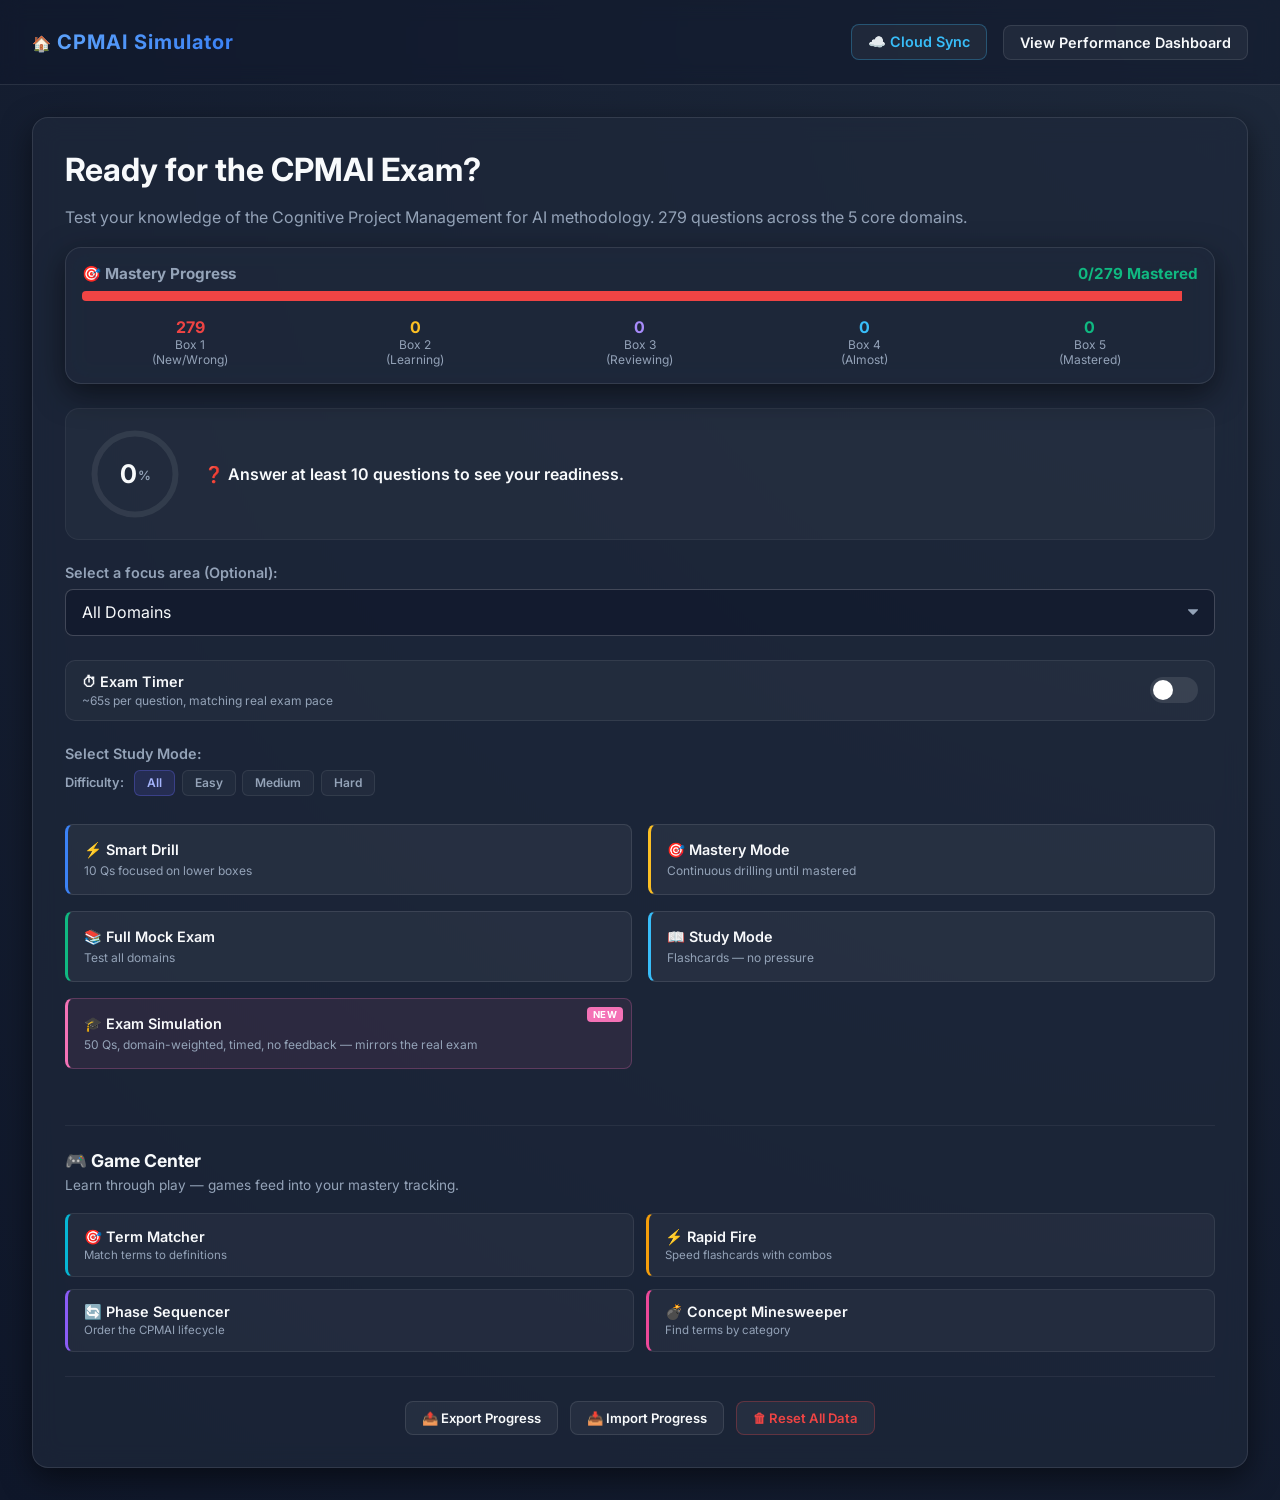
==== commit a229a424: "fix: deployment readiness — 9 bug fixes P0: Fix reset crash (missing sessionHistory/confidenceData/m" ====
--- a/index.html
+++ b/index.html
@@ -19,6 +19,8 @@
     <div class="logo">CPMAI Simulator</div>
     <div class="header-right">
       <span id="timer-display" class="timer-display hidden">⏱ 0:00</span>
+      <span id="sync-status" class="sync-status hidden"></span>
+      <button id="cloud-sync-btn" class="glass-btn" style="color: #38bdf8; border-color: rgba(56,189,248,0.3);">☁️ Cloud Sync</button>
       <button id="view-dashboard-btn" class="glass-btn">View Performance Dashboard</button>
     </div>
   </header>
@@ -269,7 +271,8 @@
         <!-- Generated via JS -->
       </div>
       
-      <div class="action-buttons" style="margin-top: 3rem; display: flex; justify-content: flex-end; gap: 1rem;">
+      <div class="action-buttons" style="margin-top: 3rem; display: flex; justify-content: space-between; align-items: center;">
+        <button id="flagged-home-btn" class="glass-btn" style="color: var(--text-muted);">← Back to Home</button>
         <button id="submit-exam-btn" class="primary-btn" style="background-color: var(--wrong-color);">Submit Exam &amp; View Scores</button>
       </div>
     </div>
@@ -371,7 +374,7 @@
       
       <div class="action-buttons" style="margin-top: 2rem; display: flex; justify-content: flex-end; gap: 1rem;">
         <button id="review-btn" class="glass-btn hidden">Review Incorrect Answers</button>
-        <button id="restart-btn" class="primary-btn">Restart Quiz</button>
+        <button id="restart-btn" class="primary-btn">← Back to Home</button>
       </div>
     </div>
 
@@ -422,6 +425,36 @@
 
   <!-- Toast notification -->
   <div id="toast" class="toast hidden"></div>
+
+  <!-- Cloud Sync Modal -->
+  <div id="sync-modal" class="sync-modal-overlay hidden">
+    <div class="sync-modal glass-panel">
+      <div class="sync-modal-header">
+        <h2>☁️ Cloud Sync</h2>
+        <button id="sync-modal-close" class="sync-modal-close">✕</button>
+      </div>
+      <p style="color: var(--text-muted); margin-bottom: 1.25rem; font-size: 0.9rem;">
+        Sync your progress across devices. Enter the same passphrase on any computer to restore your data.
+      </p>
+
+      <div class="sync-field">
+        <label for="sync-passphrase">Your Passphrase</label>
+        <input type="text" id="sync-passphrase" class="sync-input" placeholder="e.g. andres2026" autocomplete="off" spellcheck="false">
+        <span class="sync-field-hint">Use a memorable phrase — this is your "account"</span>
+      </div>
+
+      <div id="sync-info" class="sync-info hidden">
+        <span id="sync-info-text"></span>
+      </div>
+
+      <div class="sync-actions">
+        <button id="sync-save-btn" class="primary-btn" disabled>📤 Save to Cloud</button>
+        <button id="sync-restore-btn" class="glass-btn" disabled>📥 Restore from Cloud</button>
+      </div>
+
+      <div id="sync-last-synced" class="sync-last-synced hidden"></div>
+    </div>
+  </div>
 
   <script src="questions_data.js"></script>
   <script src="app.js"></script>
--- a/style.css
+++ b/style.css
@@ -53,6 +53,20 @@
   -webkit-background-clip: text;
   background-clip: text;
   -webkit-text-fill-color: transparent;
+  cursor: pointer;
+  transition: opacity 0.2s ease, transform 0.2s ease;
+  user-select: none;
+}
+
+.logo::before {
+  content: "🏠 ";
+  -webkit-text-fill-color: initial;
+  font-size: 0.95rem;
+}
+
+.logo:hover {
+  opacity: 0.8;
+  transform: scale(1.02);
 }
 
 .container {
@@ -1785,6 +1799,45 @@
   flex-shrink: 0;
 }
 
+/* Mobile-friendly move buttons (hidden on desktop, shown on touch devices) */
+.seq-move-btns {
+  display: none;
+  margin-left: auto;
+  flex-shrink: 0;
+  gap: 0.2rem;
+}
+
+.seq-move-btns button {
+  background: rgba(255,255,255,0.08);
+  border: 1px solid rgba(255,255,255,0.15);
+  color: var(--text-muted);
+  width: 28px;
+  height: 28px;
+  border-radius: 6px;
+  font-size: 0.65rem;
+  cursor: pointer;
+  display: flex;
+  align-items: center;
+  justify-content: center;
+  transition: all 0.15s ease;
+  padding: 0;
+}
+
+.seq-move-btns button:hover {
+  background: rgba(99,102,241,0.2);
+  border-color: rgba(99,102,241,0.4);
+  color: #a5b4fc;
+}
+
+@media (max-width: 768px) {
+  .seq-move-btns {
+    display: flex;
+  }
+  .seq-item .seq-grip {
+    display: none;
+  }
+}
+
 .seq-item.seq-correct {
   border-color: rgba(16,185,129,0.4);
   background: rgba(16,185,129,0.08);
@@ -1902,3 +1955,168 @@
   color: var(--text-muted);
   line-height: 1.5;
 }
+
+/* ─── Cloud Sync Modal ────────────────────────────────────────── */
+.sync-modal-overlay {
+  position: fixed;
+  inset: 0;
+  background: rgba(0, 0, 0, 0.6);
+  backdrop-filter: blur(6px);
+  -webkit-backdrop-filter: blur(6px);
+  display: flex;
+  align-items: center;
+  justify-content: center;
+  z-index: 999;
+  animation: fadeIn 0.2s ease-out;
+}
+
+.sync-modal-overlay.hidden {
+  display: none !important;
+}
+
+.sync-modal {
+  width: 90%;
+  max-width: 460px;
+  animation: fadeIn 0.3s ease-out;
+}
+
+.sync-modal-header {
+  display: flex;
+  justify-content: space-between;
+  align-items: center;
+  margin-bottom: 0.75rem;
+}
+
+.sync-modal-header h2 {
+  margin: 0;
+  font-size: 1.3rem;
+}
+
+.sync-modal-close {
+  background: none;
+  border: none;
+  color: var(--text-muted);
+  font-size: 1.2rem;
+  cursor: pointer;
+  padding: 0.25rem 0.5rem;
+  border-radius: 6px;
+  transition: all 0.2s;
+}
+
+.sync-modal-close:hover {
+  background: rgba(255,255,255,0.1);
+  color: var(--text-main);
+}
+
+.sync-field {
+  margin-bottom: 1.25rem;
+}
+
+.sync-field label {
+  display: block;
+  font-size: 0.85rem;
+  font-weight: 600;
+  color: var(--text-muted);
+  margin-bottom: 0.4rem;
+}
+
+.sync-input {
+  width: 100%;
+  background: rgba(15, 23, 42, 0.8);
+  border: 1px solid rgba(255, 255, 255, 0.15);
+  color: var(--text-main);
+  padding: 0.75rem 1rem;
+  border-radius: 8px;
+  font-family: inherit;
+  font-size: 1rem;
+  outline: none;
+  transition: border-color 0.2s;
+}
+
+.sync-input:focus {
+  border-color: #38bdf8;
+  box-shadow: 0 0 0 2px rgba(56, 189, 248, 0.15);
+}
+
+.sync-input::placeholder {
+  color: rgba(148, 163, 184, 0.5);
+}
+
+.sync-field-hint {
+  display: block;
+  font-size: 0.75rem;
+  color: var(--text-muted);
+  margin-top: 0.35rem;
+  opacity: 0.7;
+}
+
+.sync-info {
+  background: rgba(56, 189, 248, 0.08);
+  border: 1px solid rgba(56, 189, 248, 0.2);
+  border-radius: 8px;
+  padding: 0.65rem 0.85rem;
+  margin-bottom: 1.25rem;
+  font-size: 0.85rem;
+  color: #7dd3fc;
+}
+
+.sync-info.sync-error {
+  background: rgba(239, 68, 68, 0.08);
+  border-color: rgba(239, 68, 68, 0.2);
+  color: #fca5a5;
+}
+
+.sync-info.sync-success {
+  background: rgba(16, 185, 129, 0.08);
+  border-color: rgba(16, 185, 129, 0.2);
+  color: #6ee7b7;
+}
+
+.sync-actions {
+  display: flex;
+  gap: 0.75rem;
+  margin-bottom: 1rem;
+}
+
+.sync-actions button {
+  flex: 1;
+}
+
+.sync-actions button:disabled {
+  opacity: 0.4;
+  cursor: not-allowed;
+}
+
+.sync-last-synced {
+  text-align: center;
+  font-size: 0.78rem;
+  color: var(--text-muted);
+  opacity: 0.7;
+  padding-top: 0.5rem;
+  border-top: 1px solid rgba(255,255,255,0.06);
+}
+
+/* Sync status badge in header */
+.sync-status {
+  font-size: 0.75rem;
+  font-weight: 600;
+  padding: 0.2rem 0.6rem;
+  border-radius: 12px;
+  display: inline-flex;
+  align-items: center;
+  gap: 0.3rem;
+  transition: all 0.3s ease;
+}
+
+.sync-status.synced {
+  background: rgba(16, 185, 129, 0.12);
+  color: #6ee7b7;
+  border: 1px solid rgba(16, 185, 129, 0.25);
+}
+
+.sync-status.syncing {
+  background: rgba(56, 189, 248, 0.12);
+  color: #7dd3fc;
+  border: 1px solid rgba(56, 189, 248, 0.25);
+  animation: timerPulse 1.2s ease-in-out infinite;
+}
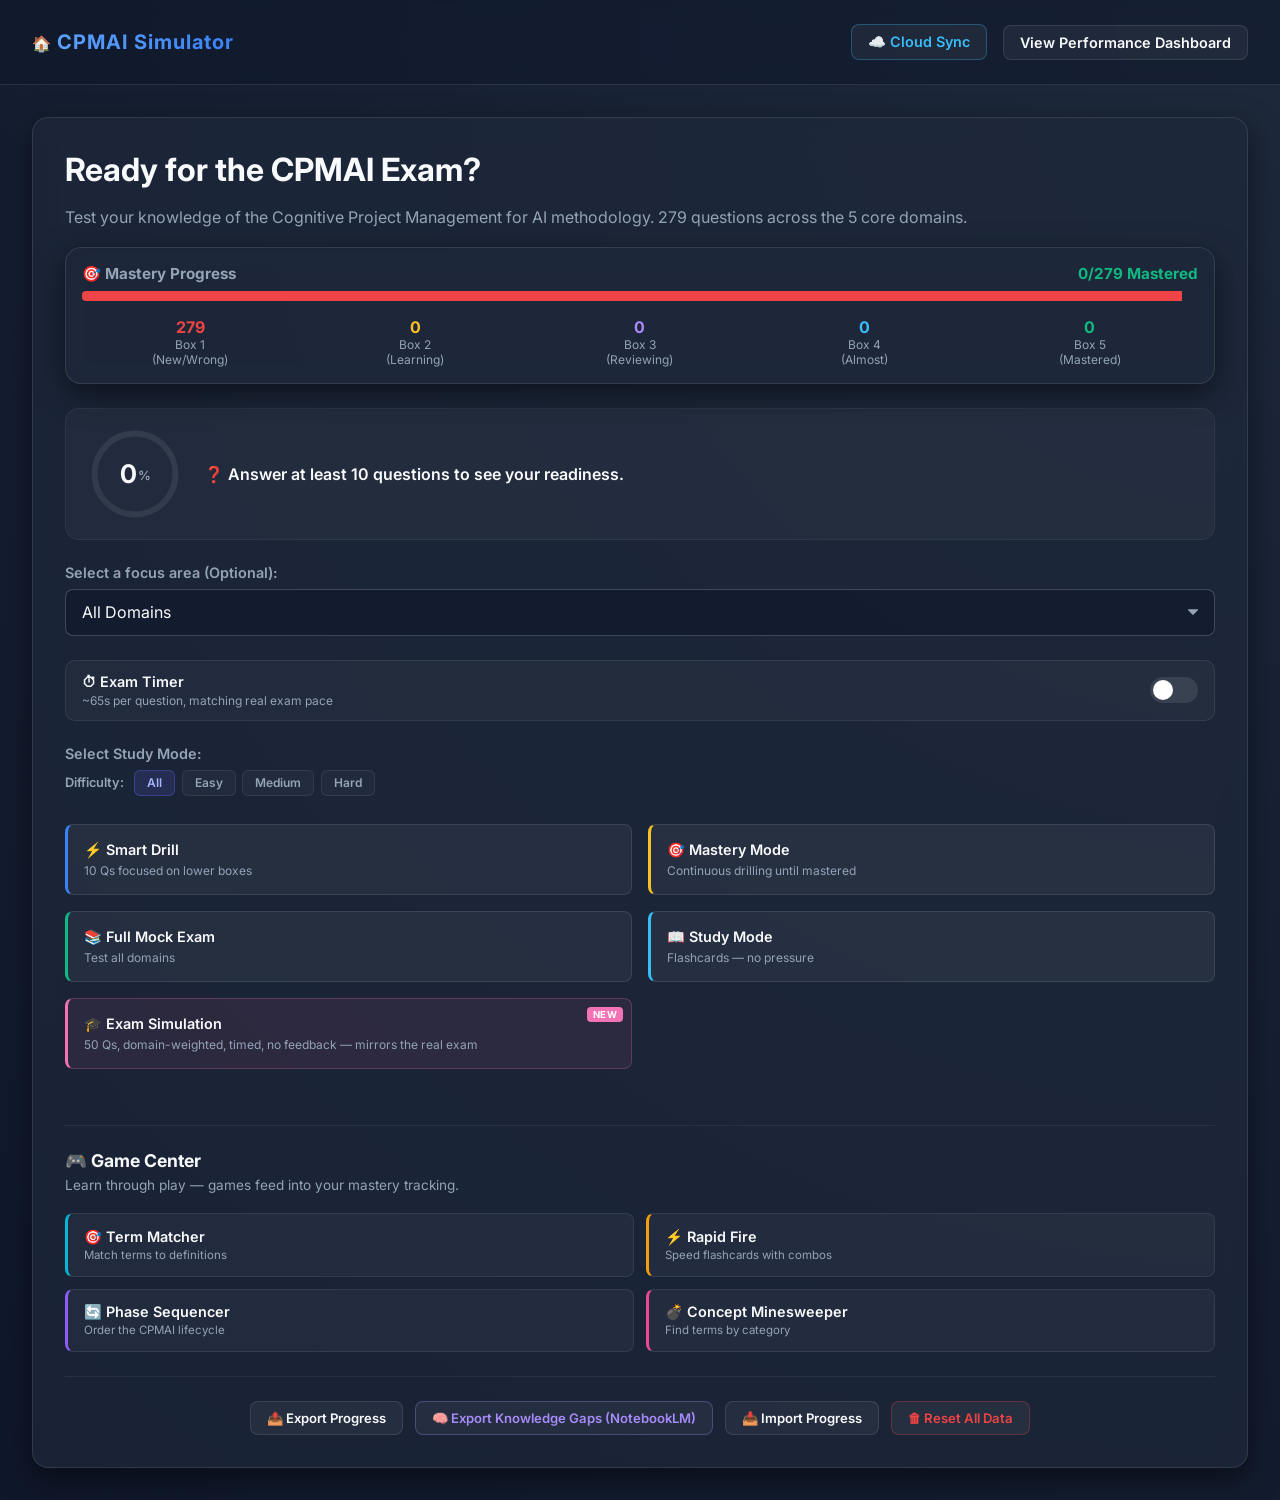
==== commit fd176760: "Deploy: Security hardening, UI navigation fixes, NotebookLM chronologically aligned exports" ====
--- a/index.html
+++ b/index.html
@@ -11,6 +11,7 @@
   <meta name="apple-mobile-web-app-capable" content="yes">
   <meta name="apple-mobile-web-app-status-bar-style" content="black-translucent">
   <link rel="apple-touch-icon" href="icon-192.png">
+  <link rel="icon" href="icon-192.png">
   <link href="https://fonts.googleapis.com/css2?family=Inter:wght@300;400;600;700&display=swap" rel="stylesheet">
 </head>
 <body>
@@ -126,6 +127,7 @@
       <!-- Data Management -->
       <div class="data-management">
         <button id="export-btn" class="glass-btn">📤 Export Progress</button>
+        <button id="export-gaps-btn" class="glass-btn" style="color: #a78bfa; border-color: rgba(167,139,250,0.3);">🧠 Export Knowledge Gaps (NotebookLM)</button>
         <button id="import-btn" class="glass-btn">📥 Import Progress</button>
         <button id="reset-btn" class="glass-btn" style="color: var(--wrong-color); border-color: rgba(239,68,68,0.3);">🗑 Reset All Data</button>
         <input type="file" id="import-file-input" accept=".json" style="display:none;">
